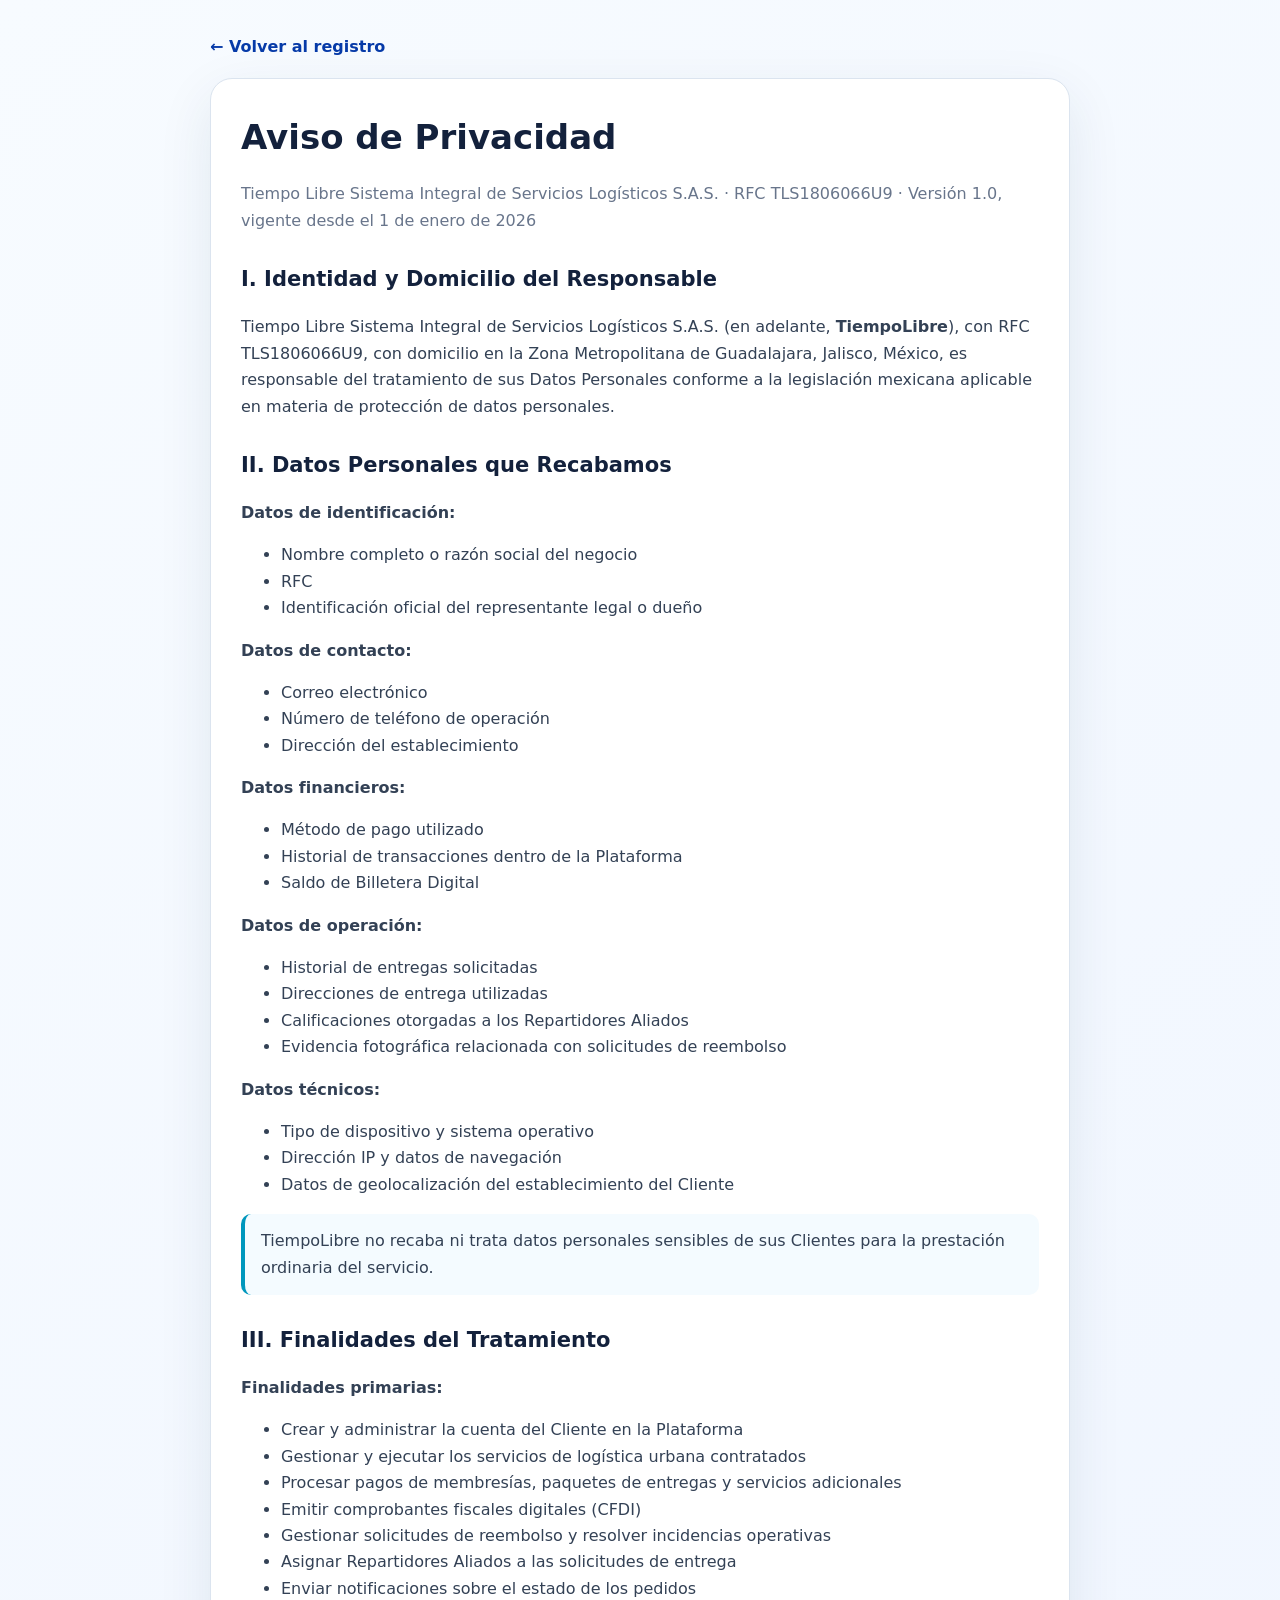
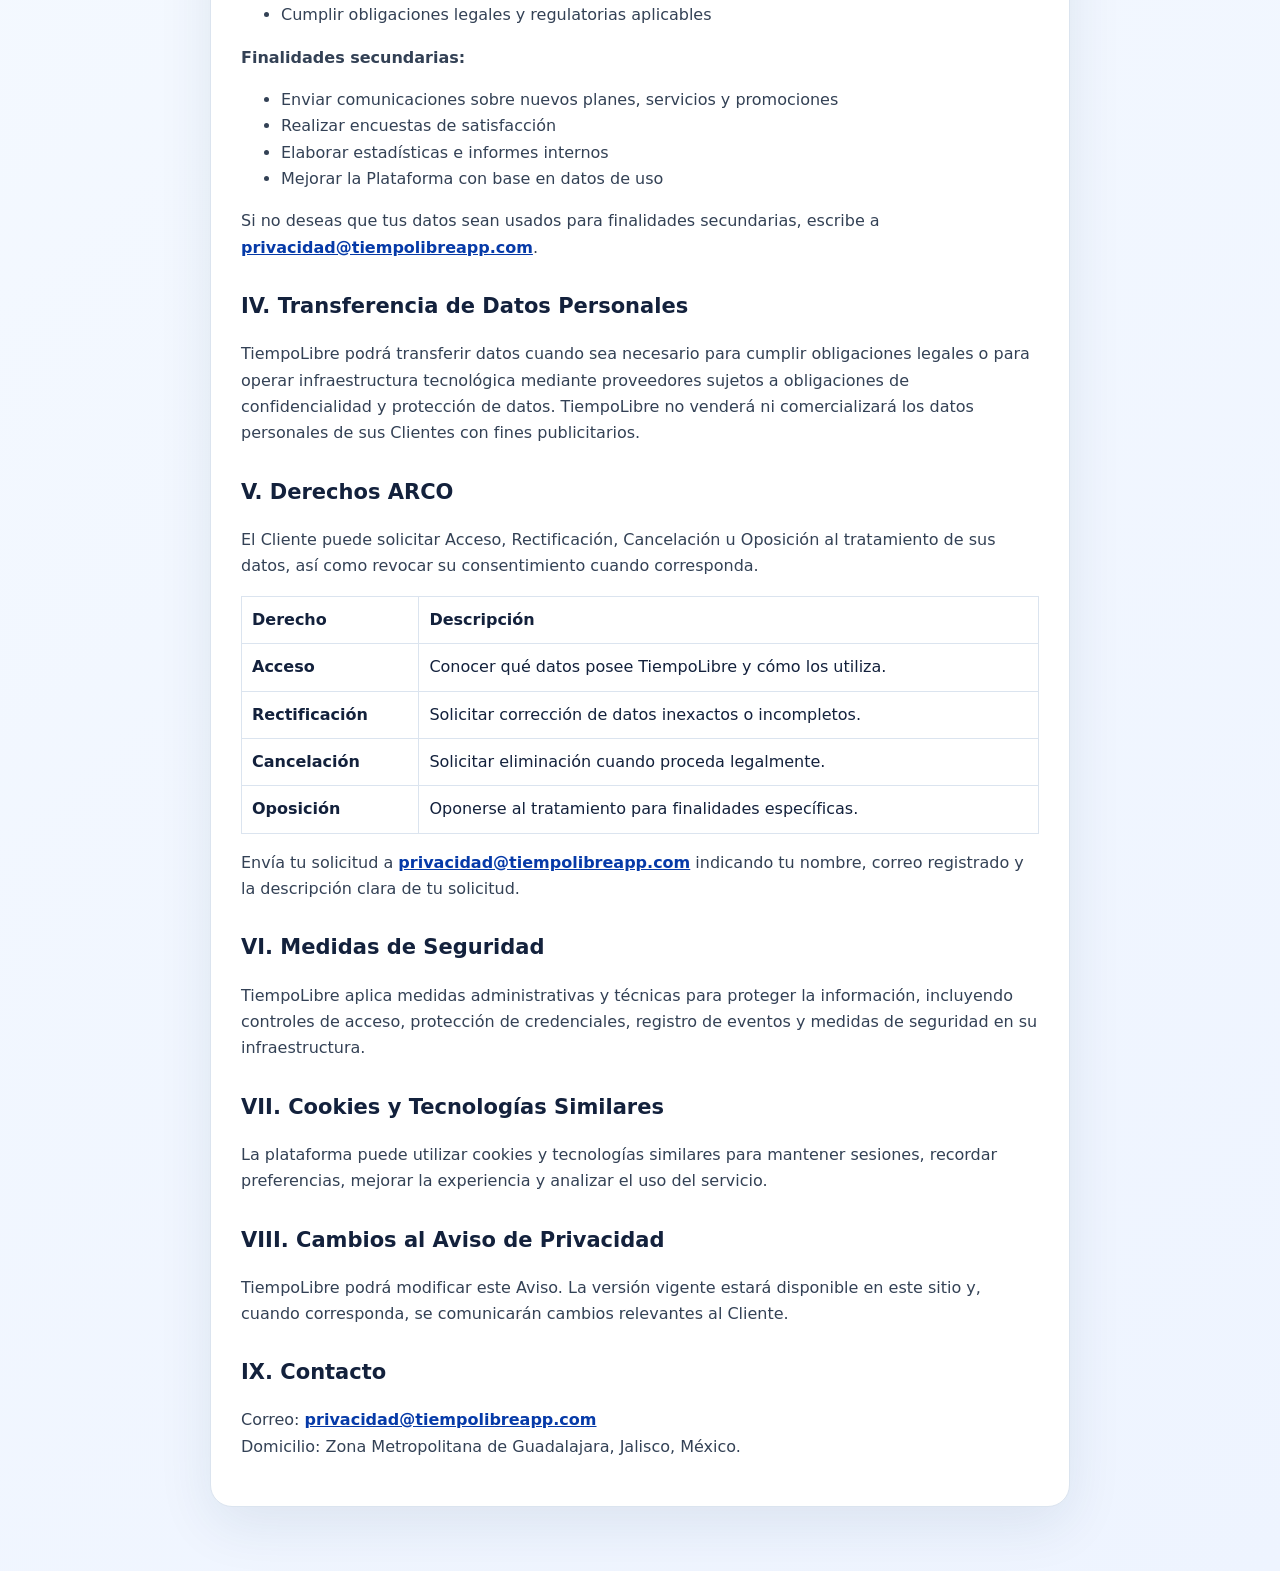
==== privacidad.html @ 9d22c1d4 "feat(legal): publish standalone privacy notice" ====
<!doctype html>
<html lang="es-MX">
<head>
<meta charset="utf-8"/>
<meta name="viewport" content="width=device-width,initial-scale=1"/>
<title>Aviso de Privacidad | TiempoLibre</title>
<link rel="icon" href="favicon_32.png"/>
<style>
:root{--b:#0097bd;--b2:#063aa8;--i:#13213c;--m:#68758b;--l:#dbe4ef}
*{box-sizing:border-box}body{margin:0;font-family:Inter,system-ui,-apple-system,Segoe UI,sans-serif;background:linear-gradient(140deg,#f7fbff,#eef4ff);color:var(--i);line-height:1.65}
main{max-width:900px;margin:auto;padding:34px 20px 64px}.doc{background:#fff;border:1px solid var(--l);border-radius:22px;padding:30px;box-shadow:0 18px 55px #1a325717}
h1{margin:0 0 6px;font-size:34px}h2{margin-top:28px;font-size:21px}p,li{color:#334155}a{color:var(--b2);font-weight:700}.meta{color:var(--m);margin-bottom:24px}.back{display:inline-block;margin-bottom:18px;text-decoration:none}.notice{padding:14px 16px;background:#f4fbff;border-left:4px solid var(--b);border-radius:10px}table{width:100%;border-collapse:collapse;margin:14px 0}th,td{border:1px solid var(--l);padding:10px;text-align:left;vertical-align:top}
@media(max-width:640px){.doc{padding:22px}h1{font-size:28px}}
</style>
</head>
<body><main><a class="back" href="registro.html">← Volver al registro</a><article class="doc">
<h1>Aviso de Privacidad</h1>
<p class="meta">Tiempo Libre Sistema Integral de Servicios Logísticos S.A.S. · RFC TLS1806066U9 · Versión 1.0, vigente desde el 1 de enero de 2026</p>

<h2>I. Identidad y Domicilio del Responsable</h2>
<p>Tiempo Libre Sistema Integral de Servicios Logísticos S.A.S. (en adelante, <strong>TiempoLibre</strong>), con RFC TLS1806066U9, con domicilio en la Zona Metropolitana de Guadalajara, Jalisco, México, es responsable del tratamiento de sus Datos Personales conforme a la legislación mexicana aplicable en materia de protección de datos personales.</p>

<h2>II. Datos Personales que Recabamos</h2>
<p><strong>Datos de identificación:</strong></p><ul><li>Nombre completo o razón social del negocio</li><li>RFC</li><li>Identificación oficial del representante legal o dueño</li></ul>
<p><strong>Datos de contacto:</strong></p><ul><li>Correo electrónico</li><li>Número de teléfono de operación</li><li>Dirección del establecimiento</li></ul>
<p><strong>Datos financieros:</strong></p><ul><li>Método de pago utilizado</li><li>Historial de transacciones dentro de la Plataforma</li><li>Saldo de Billetera Digital</li></ul>
<p><strong>Datos de operación:</strong></p><ul><li>Historial de entregas solicitadas</li><li>Direcciones de entrega utilizadas</li><li>Calificaciones otorgadas a los Repartidores Aliados</li><li>Evidencia fotográfica relacionada con solicitudes de reembolso</li></ul>
<p><strong>Datos técnicos:</strong></p><ul><li>Tipo de dispositivo y sistema operativo</li><li>Dirección IP y datos de navegación</li><li>Datos de geolocalización del establecimiento del Cliente</li></ul>
<p class="notice">TiempoLibre no recaba ni trata datos personales sensibles de sus Clientes para la prestación ordinaria del servicio.</p>

<h2>III. Finalidades del Tratamiento</h2>
<p><strong>Finalidades primarias:</strong></p><ul><li>Crear y administrar la cuenta del Cliente en la Plataforma</li><li>Gestionar y ejecutar los servicios de logística urbana contratados</li><li>Procesar pagos de membresías, paquetes de entregas y servicios adicionales</li><li>Emitir comprobantes fiscales digitales (CFDI)</li><li>Gestionar solicitudes de reembolso y resolver incidencias operativas</li><li>Asignar Repartidores Aliados a las solicitudes de entrega</li><li>Enviar notificaciones sobre el estado de los pedidos</li><li>Cumplir obligaciones legales y regulatorias aplicables</li></ul>
<p><strong>Finalidades secundarias:</strong></p><ul><li>Enviar comunicaciones sobre nuevos planes, servicios y promociones</li><li>Realizar encuestas de satisfacción</li><li>Elaborar estadísticas e informes internos</li><li>Mejorar la Plataforma con base en datos de uso</li></ul>
<p>Si no deseas que tus datos sean usados para finalidades secundarias, escribe a <a href="mailto:privacidad@tiempolibreapp.com">privacidad@tiempolibreapp.com</a>.</p>

<h2>IV. Transferencia de Datos Personales</h2>
<p>TiempoLibre podrá transferir datos cuando sea necesario para cumplir obligaciones legales o para operar infraestructura tecnológica mediante proveedores sujetos a obligaciones de confidencialidad y protección de datos. TiempoLibre no venderá ni comercializará los datos personales de sus Clientes con fines publicitarios.</p>

<h2>V. Derechos ARCO</h2>
<p>El Cliente puede solicitar Acceso, Rectificación, Cancelación u Oposición al tratamiento de sus datos, así como revocar su consentimiento cuando corresponda.</p>
<table><thead><tr><th>Derecho</th><th>Descripción</th></tr></thead><tbody><tr><td><strong>Acceso</strong></td><td>Conocer qué datos posee TiempoLibre y cómo los utiliza.</td></tr><tr><td><strong>Rectificación</strong></td><td>Solicitar corrección de datos inexactos o incompletos.</td></tr><tr><td><strong>Cancelación</strong></td><td>Solicitar eliminación cuando proceda legalmente.</td></tr><tr><td><strong>Oposición</strong></td><td>Oponerse al tratamiento para finalidades específicas.</td></tr></tbody></table>
<p>Envía tu solicitud a <a href="mailto:privacidad@tiempolibreapp.com">privacidad@tiempolibreapp.com</a> indicando tu nombre, correo registrado y la descripción clara de tu solicitud.</p>

<h2>VI. Medidas de Seguridad</h2>
<p>TiempoLibre aplica medidas administrativas y técnicas para proteger la información, incluyendo controles de acceso, protección de credenciales, registro de eventos y medidas de seguridad en su infraestructura.</p>

<h2>VII. Cookies y Tecnologías Similares</h2>
<p>La plataforma puede utilizar cookies y tecnologías similares para mantener sesiones, recordar preferencias, mejorar la experiencia y analizar el uso del servicio.</p>

<h2>VIII. Cambios al Aviso de Privacidad</h2>
<p>TiempoLibre podrá modificar este Aviso. La versión vigente estará disponible en este sitio y, cuando corresponda, se comunicarán cambios relevantes al Cliente.</p>

<h2>IX. Contacto</h2>
<p>Correo: <a href="mailto:privacidad@tiempolibreapp.com">privacidad@tiempolibreapp.com</a><br/>Domicilio: Zona Metropolitana de Guadalajara, Jalisco, México.</p>
</article></main></body></html>
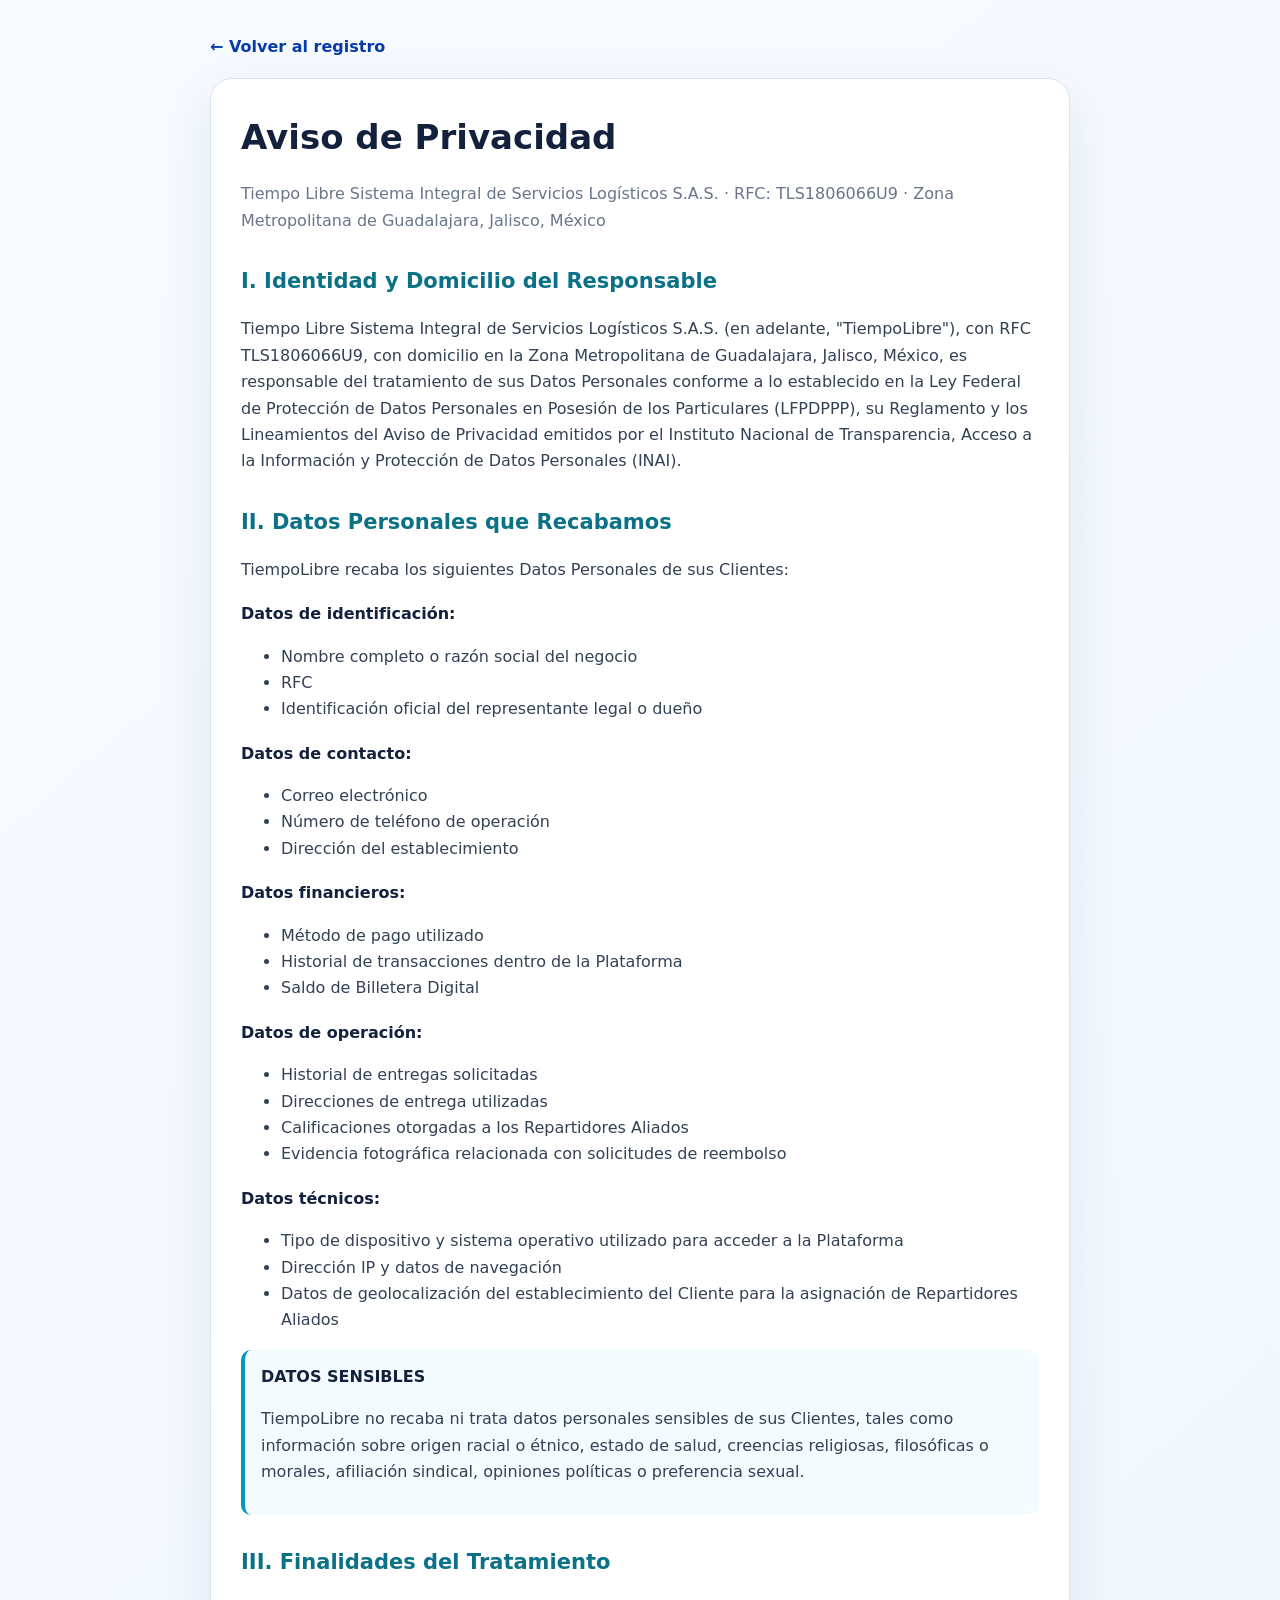
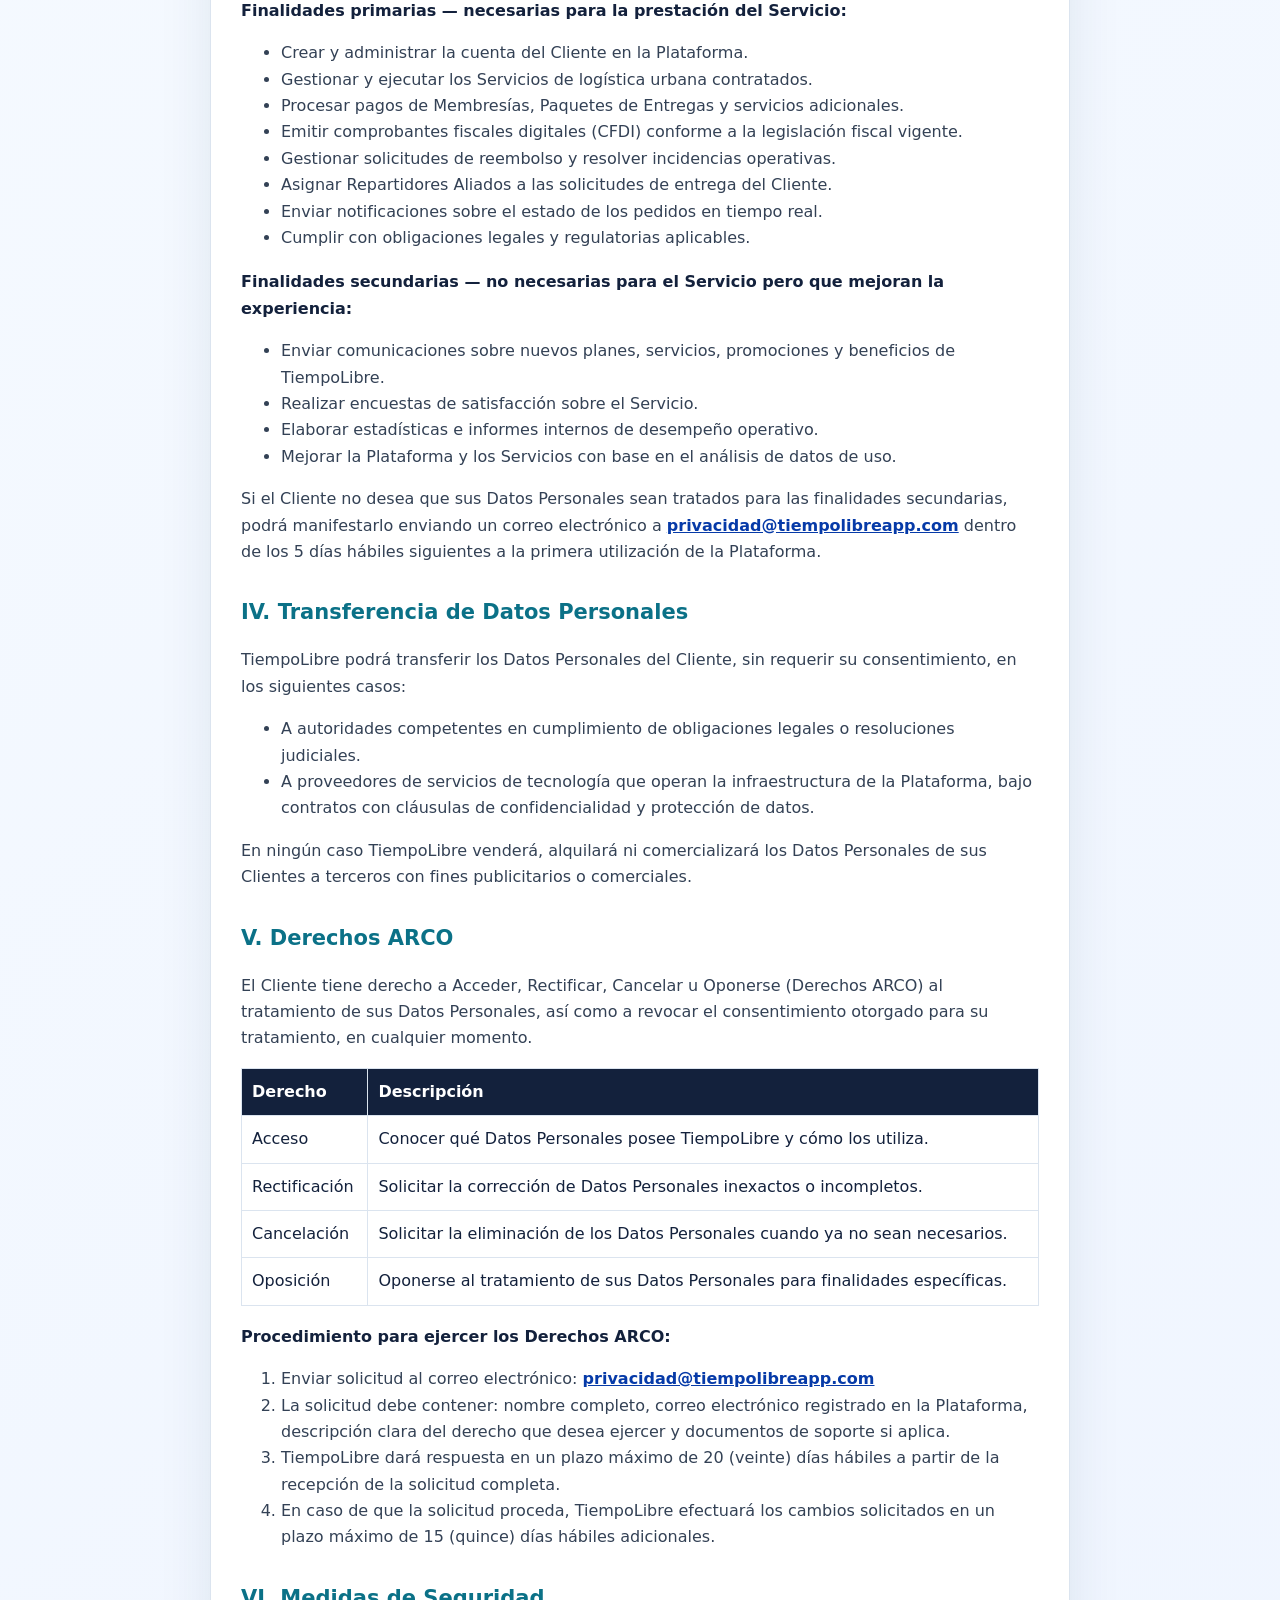
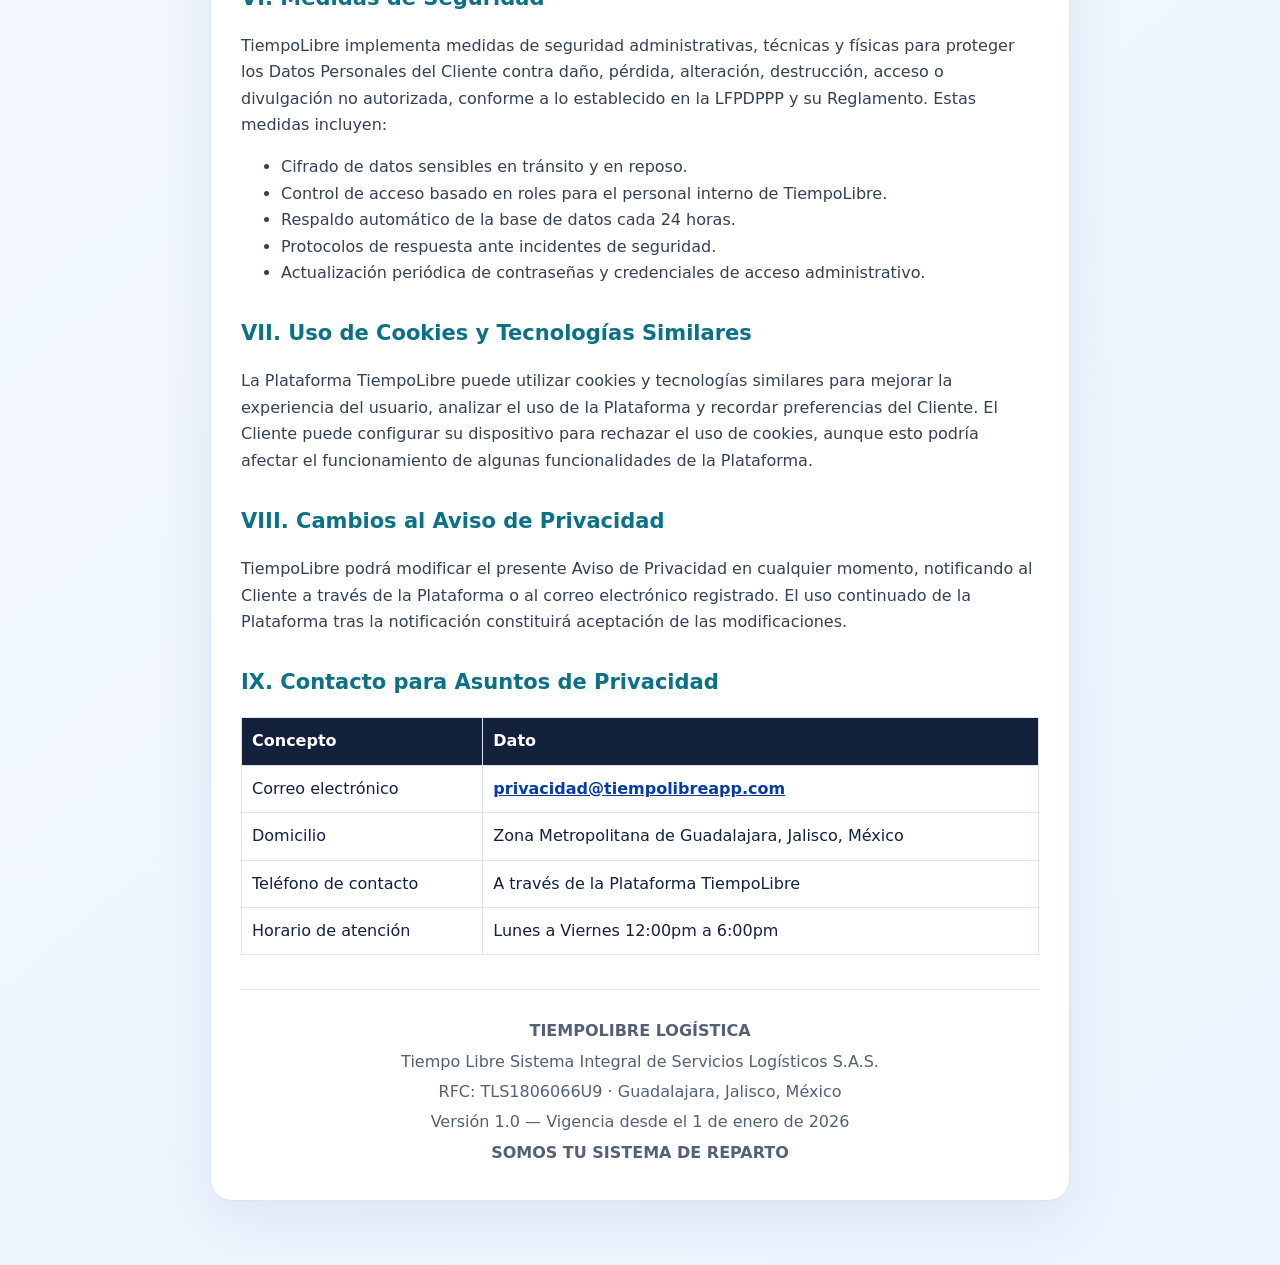
==== commit bb82df4e: "fix: replace registration privacy notice with full version" ====
--- a/privacidad.html
+++ b/privacidad.html
@@ -7,49 +7,166 @@
 <link rel="icon" href="favicon_32.png"/>
 <style>
 :root{--b:#0097bd;--b2:#063aa8;--i:#13213c;--m:#68758b;--l:#dbe4ef}
-*{box-sizing:border-box}body{margin:0;font-family:Inter,system-ui,-apple-system,Segoe UI,sans-serif;background:linear-gradient(140deg,#f7fbff,#eef4ff);color:var(--i);line-height:1.65}
-main{max-width:900px;margin:auto;padding:34px 20px 64px}.doc{background:#fff;border:1px solid var(--l);border-radius:22px;padding:30px;box-shadow:0 18px 55px #1a325717}
-h1{margin:0 0 6px;font-size:34px}h2{margin-top:28px;font-size:21px}p,li{color:#334155}a{color:var(--b2);font-weight:700}.meta{color:var(--m);margin-bottom:24px}.back{display:inline-block;margin-bottom:18px;text-decoration:none}.notice{padding:14px 16px;background:#f4fbff;border-left:4px solid var(--b);border-radius:10px}table{width:100%;border-collapse:collapse;margin:14px 0}th,td{border:1px solid var(--l);padding:10px;text-align:left;vertical-align:top}
-@media(max-width:640px){.doc{padding:22px}h1{font-size:28px}}
+*{box-sizing:border-box}
+body{margin:0;font-family:Inter,system-ui,-apple-system,Segoe UI,sans-serif;background:linear-gradient(140deg,#f7fbff,#eef4ff);color:var(--i);line-height:1.65}
+main{max-width:900px;margin:auto;padding:34px 20px 64px}
+.doc{background:#fff;border:1px solid var(--l);border-radius:22px;padding:30px;box-shadow:0 18px 55px #1a325717}
+h1{margin:0 0 6px;font-size:34px}
+h2{margin-top:30px;font-size:21px;color:#0b7187}
+h3{margin:18px 0 8px;font-size:16px}
+p,li{color:#334155}
+a{color:var(--b2);font-weight:700}
+.meta{color:var(--m);margin-bottom:24px}
+.back{display:inline-block;margin-bottom:18px;text-decoration:none}
+.notice{padding:14px 16px;background:#f4fbff;border-left:4px solid var(--b);border-radius:10px}
+table{width:100%;border-collapse:collapse;margin:14px 0}
+th,td{border:1px solid var(--l);padding:10px;text-align:left;vertical-align:top}
+th{background:#13213c;color:#fff}
+.footer{text-align:center;border-top:1px solid var(--l);margin-top:34px;padding-top:24px}
+.footer p{margin:4px 0;color:#536176}
+@media(max-width:640px){.doc{padding:22px}h1{font-size:28px}table{font-size:14px}}
 </style>
 </head>
-<body><main><a class="back" href="registro.html">← Volver al registro</a><article class="doc">
+<body>
+<main>
+<a class="back" href="registro.html">← Volver al registro</a>
+<article class="doc">
 <h1>Aviso de Privacidad</h1>
-<p class="meta">Tiempo Libre Sistema Integral de Servicios Logísticos S.A.S. · RFC TLS1806066U9 · Versión 1.0, vigente desde el 1 de enero de 2026</p>
+<p class="meta">Tiempo Libre Sistema Integral de Servicios Logísticos S.A.S. · RFC: TLS1806066U9 · Zona Metropolitana de Guadalajara, Jalisco, México</p>
 
 <h2>I. Identidad y Domicilio del Responsable</h2>
-<p>Tiempo Libre Sistema Integral de Servicios Logísticos S.A.S. (en adelante, <strong>TiempoLibre</strong>), con RFC TLS1806066U9, con domicilio en la Zona Metropolitana de Guadalajara, Jalisco, México, es responsable del tratamiento de sus Datos Personales conforme a la legislación mexicana aplicable en materia de protección de datos personales.</p>
+<p>Tiempo Libre Sistema Integral de Servicios Logísticos S.A.S. (en adelante, "TiempoLibre"), con RFC TLS1806066U9, con domicilio en la Zona Metropolitana de Guadalajara, Jalisco, México, es responsable del tratamiento de sus Datos Personales conforme a lo establecido en la Ley Federal de Protección de Datos Personales en Posesión de los Particulares (LFPDPPP), su Reglamento y los Lineamientos del Aviso de Privacidad emitidos por el Instituto Nacional de Transparencia, Acceso a la Información y Protección de Datos Personales (INAI).</p>
 
 <h2>II. Datos Personales que Recabamos</h2>
-<p><strong>Datos de identificación:</strong></p><ul><li>Nombre completo o razón social del negocio</li><li>RFC</li><li>Identificación oficial del representante legal o dueño</li></ul>
-<p><strong>Datos de contacto:</strong></p><ul><li>Correo electrónico</li><li>Número de teléfono de operación</li><li>Dirección del establecimiento</li></ul>
-<p><strong>Datos financieros:</strong></p><ul><li>Método de pago utilizado</li><li>Historial de transacciones dentro de la Plataforma</li><li>Saldo de Billetera Digital</li></ul>
-<p><strong>Datos de operación:</strong></p><ul><li>Historial de entregas solicitadas</li><li>Direcciones de entrega utilizadas</li><li>Calificaciones otorgadas a los Repartidores Aliados</li><li>Evidencia fotográfica relacionada con solicitudes de reembolso</li></ul>
-<p><strong>Datos técnicos:</strong></p><ul><li>Tipo de dispositivo y sistema operativo</li><li>Dirección IP y datos de navegación</li><li>Datos de geolocalización del establecimiento del Cliente</li></ul>
-<p class="notice">TiempoLibre no recaba ni trata datos personales sensibles de sus Clientes para la prestación ordinaria del servicio.</p>
+<p>TiempoLibre recaba los siguientes Datos Personales de sus Clientes:</p>
+
+<h3>Datos de identificación:</h3>
+<ul>
+<li>Nombre completo o razón social del negocio</li>
+<li>RFC</li>
+<li>Identificación oficial del representante legal o dueño</li>
+</ul>
+
+<h3>Datos de contacto:</h3>
+<ul>
+<li>Correo electrónico</li>
+<li>Número de teléfono de operación</li>
+<li>Dirección del establecimiento</li>
+</ul>
+
+<h3>Datos financieros:</h3>
+<ul>
+<li>Método de pago utilizado</li>
+<li>Historial de transacciones dentro de la Plataforma</li>
+<li>Saldo de Billetera Digital</li>
+</ul>
+
+<h3>Datos de operación:</h3>
+<ul>
+<li>Historial de entregas solicitadas</li>
+<li>Direcciones de entrega utilizadas</li>
+<li>Calificaciones otorgadas a los Repartidores Aliados</li>
+<li>Evidencia fotográfica relacionada con solicitudes de reembolso</li>
+</ul>
+
+<h3>Datos técnicos:</h3>
+<ul>
+<li>Tipo de dispositivo y sistema operativo utilizado para acceder a la Plataforma</li>
+<li>Dirección IP y datos de navegación</li>
+<li>Datos de geolocalización del establecimiento del Cliente para la asignación de Repartidores Aliados</li>
+</ul>
+
+<div class="notice">
+<strong>DATOS SENSIBLES</strong>
+<p>TiempoLibre no recaba ni trata datos personales sensibles de sus Clientes, tales como información sobre origen racial o étnico, estado de salud, creencias religiosas, filosóficas o morales, afiliación sindical, opiniones políticas o preferencia sexual.</p>
+</div>
 
 <h2>III. Finalidades del Tratamiento</h2>
-<p><strong>Finalidades primarias:</strong></p><ul><li>Crear y administrar la cuenta del Cliente en la Plataforma</li><li>Gestionar y ejecutar los servicios de logística urbana contratados</li><li>Procesar pagos de membresías, paquetes de entregas y servicios adicionales</li><li>Emitir comprobantes fiscales digitales (CFDI)</li><li>Gestionar solicitudes de reembolso y resolver incidencias operativas</li><li>Asignar Repartidores Aliados a las solicitudes de entrega</li><li>Enviar notificaciones sobre el estado de los pedidos</li><li>Cumplir obligaciones legales y regulatorias aplicables</li></ul>
-<p><strong>Finalidades secundarias:</strong></p><ul><li>Enviar comunicaciones sobre nuevos planes, servicios y promociones</li><li>Realizar encuestas de satisfacción</li><li>Elaborar estadísticas e informes internos</li><li>Mejorar la Plataforma con base en datos de uso</li></ul>
-<p>Si no deseas que tus datos sean usados para finalidades secundarias, escribe a <a href="mailto:privacidad@tiempolibreapp.com">privacidad@tiempolibreapp.com</a>.</p>
+<h3>Finalidades primarias — necesarias para la prestación del Servicio:</h3>
+<ul>
+<li>Crear y administrar la cuenta del Cliente en la Plataforma.</li>
+<li>Gestionar y ejecutar los Servicios de logística urbana contratados.</li>
+<li>Procesar pagos de Membresías, Paquetes de Entregas y servicios adicionales.</li>
+<li>Emitir comprobantes fiscales digitales (CFDI) conforme a la legislación fiscal vigente.</li>
+<li>Gestionar solicitudes de reembolso y resolver incidencias operativas.</li>
+<li>Asignar Repartidores Aliados a las solicitudes de entrega del Cliente.</li>
+<li>Enviar notificaciones sobre el estado de los pedidos en tiempo real.</li>
+<li>Cumplir con obligaciones legales y regulatorias aplicables.</li>
+</ul>
+
+<h3>Finalidades secundarias — no necesarias para el Servicio pero que mejoran la experiencia:</h3>
+<ul>
+<li>Enviar comunicaciones sobre nuevos planes, servicios, promociones y beneficios de TiempoLibre.</li>
+<li>Realizar encuestas de satisfacción sobre el Servicio.</li>
+<li>Elaborar estadísticas e informes internos de desempeño operativo.</li>
+<li>Mejorar la Plataforma y los Servicios con base en el análisis de datos de uso.</li>
+</ul>
+<p>Si el Cliente no desea que sus Datos Personales sean tratados para las finalidades secundarias, podrá manifestarlo enviando un correo electrónico a <a href="mailto:privacidad@tiempolibreapp.com">privacidad@tiempolibreapp.com</a> dentro de los 5 días hábiles siguientes a la primera utilización de la Plataforma.</p>
 
 <h2>IV. Transferencia de Datos Personales</h2>
-<p>TiempoLibre podrá transferir datos cuando sea necesario para cumplir obligaciones legales o para operar infraestructura tecnológica mediante proveedores sujetos a obligaciones de confidencialidad y protección de datos. TiempoLibre no venderá ni comercializará los datos personales de sus Clientes con fines publicitarios.</p>
+<p>TiempoLibre podrá transferir los Datos Personales del Cliente, sin requerir su consentimiento, en los siguientes casos:</p>
+<ul>
+<li>A autoridades competentes en cumplimiento de obligaciones legales o resoluciones judiciales.</li>
+<li>A proveedores de servicios de tecnología que operan la infraestructura de la Plataforma, bajo contratos con cláusulas de confidencialidad y protección de datos.</li>
+</ul>
+<p>En ningún caso TiempoLibre venderá, alquilará ni comercializará los Datos Personales de sus Clientes a terceros con fines publicitarios o comerciales.</p>
 
 <h2>V. Derechos ARCO</h2>
-<p>El Cliente puede solicitar Acceso, Rectificación, Cancelación u Oposición al tratamiento de sus datos, así como revocar su consentimiento cuando corresponda.</p>
-<table><thead><tr><th>Derecho</th><th>Descripción</th></tr></thead><tbody><tr><td><strong>Acceso</strong></td><td>Conocer qué datos posee TiempoLibre y cómo los utiliza.</td></tr><tr><td><strong>Rectificación</strong></td><td>Solicitar corrección de datos inexactos o incompletos.</td></tr><tr><td><strong>Cancelación</strong></td><td>Solicitar eliminación cuando proceda legalmente.</td></tr><tr><td><strong>Oposición</strong></td><td>Oponerse al tratamiento para finalidades específicas.</td></tr></tbody></table>
-<p>Envía tu solicitud a <a href="mailto:privacidad@tiempolibreapp.com">privacidad@tiempolibreapp.com</a> indicando tu nombre, correo registrado y la descripción clara de tu solicitud.</p>
+<p>El Cliente tiene derecho a Acceder, Rectificar, Cancelar u Oponerse (Derechos ARCO) al tratamiento de sus Datos Personales, así como a revocar el consentimiento otorgado para su tratamiento, en cualquier momento.</p>
+
+<table>
+<thead><tr><th>Derecho</th><th>Descripción</th></tr></thead>
+<tbody>
+<tr><td>Acceso</td><td>Conocer qué Datos Personales posee TiempoLibre y cómo los utiliza.</td></tr>
+<tr><td>Rectificación</td><td>Solicitar la corrección de Datos Personales inexactos o incompletos.</td></tr>
+<tr><td>Cancelación</td><td>Solicitar la eliminación de los Datos Personales cuando ya no sean necesarios.</td></tr>
+<tr><td>Oposición</td><td>Oponerse al tratamiento de sus Datos Personales para finalidades específicas.</td></tr>
+</tbody>
+</table>
+
+<h3>Procedimiento para ejercer los Derechos ARCO:</h3>
+<ol>
+<li>Enviar solicitud al correo electrónico: <a href="mailto:privacidad@tiempolibreapp.com">privacidad@tiempolibreapp.com</a></li>
+<li>La solicitud debe contener: nombre completo, correo electrónico registrado en la Plataforma, descripción clara del derecho que desea ejercer y documentos de soporte si aplica.</li>
+<li>TiempoLibre dará respuesta en un plazo máximo de 20 (veinte) días hábiles a partir de la recepción de la solicitud completa.</li>
+<li>En caso de que la solicitud proceda, TiempoLibre efectuará los cambios solicitados en un plazo máximo de 15 (quince) días hábiles adicionales.</li>
+</ol>
 
 <h2>VI. Medidas de Seguridad</h2>
-<p>TiempoLibre aplica medidas administrativas y técnicas para proteger la información, incluyendo controles de acceso, protección de credenciales, registro de eventos y medidas de seguridad en su infraestructura.</p>
+<p>TiempoLibre implementa medidas de seguridad administrativas, técnicas y físicas para proteger los Datos Personales del Cliente contra daño, pérdida, alteración, destrucción, acceso o divulgación no autorizada, conforme a lo establecido en la LFPDPPP y su Reglamento. Estas medidas incluyen:</p>
+<ul>
+<li>Cifrado de datos sensibles en tránsito y en reposo.</li>
+<li>Control de acceso basado en roles para el personal interno de TiempoLibre.</li>
+<li>Respaldo automático de la base de datos cada 24 horas.</li>
+<li>Protocolos de respuesta ante incidentes de seguridad.</li>
+<li>Actualización periódica de contraseñas y credenciales de acceso administrativo.</li>
+</ul>
 
-<h2>VII. Cookies y Tecnologías Similares</h2>
-<p>La plataforma puede utilizar cookies y tecnologías similares para mantener sesiones, recordar preferencias, mejorar la experiencia y analizar el uso del servicio.</p>
+<h2>VII. Uso de Cookies y Tecnologías Similares</h2>
+<p>La Plataforma TiempoLibre puede utilizar cookies y tecnologías similares para mejorar la experiencia del usuario, analizar el uso de la Plataforma y recordar preferencias del Cliente. El Cliente puede configurar su dispositivo para rechazar el uso de cookies, aunque esto podría afectar el funcionamiento de algunas funcionalidades de la Plataforma.</p>
 
 <h2>VIII. Cambios al Aviso de Privacidad</h2>
-<p>TiempoLibre podrá modificar este Aviso. La versión vigente estará disponible en este sitio y, cuando corresponda, se comunicarán cambios relevantes al Cliente.</p>
+<p>TiempoLibre podrá modificar el presente Aviso de Privacidad en cualquier momento, notificando al Cliente a través de la Plataforma o al correo electrónico registrado. El uso continuado de la Plataforma tras la notificación constituirá aceptación de las modificaciones.</p>
 
-<h2>IX. Contacto</h2>
-<p>Correo: <a href="mailto:privacidad@tiempolibreapp.com">privacidad@tiempolibreapp.com</a><br/>Domicilio: Zona Metropolitana de Guadalajara, Jalisco, México.</p>
-</article></main></body></html>+<h2>IX. Contacto para Asuntos de Privacidad</h2>
+<table>
+<thead><tr><th>Concepto</th><th>Dato</th></tr></thead>
+<tbody>
+<tr><td>Correo electrónico</td><td><a href="mailto:privacidad@tiempolibreapp.com">privacidad@tiempolibreapp.com</a></td></tr>
+<tr><td>Domicilio</td><td>Zona Metropolitana de Guadalajara, Jalisco, México</td></tr>
+<tr><td>Teléfono de contacto</td><td>A través de la Plataforma TiempoLibre</td></tr>
+<tr><td>Horario de atención</td><td>Lunes a Viernes 12:00pm a 6:00pm</td></tr>
+</tbody>
+</table>
+
+<div class="footer">
+<p><strong>TIEMPOLIBRE LOGÍSTICA</strong></p>
+<p>Tiempo Libre Sistema Integral de Servicios Logísticos S.A.S.</p>
+<p>RFC: TLS1806066U9 · Guadalajara, Jalisco, México</p>
+<p>Versión 1.0 — Vigencia desde el 1 de enero de 2026</p>
+<p><strong>SOMOS TU SISTEMA DE REPARTO</strong></p>
+</div>
+</article>
+</main>
+</body>
+</html>
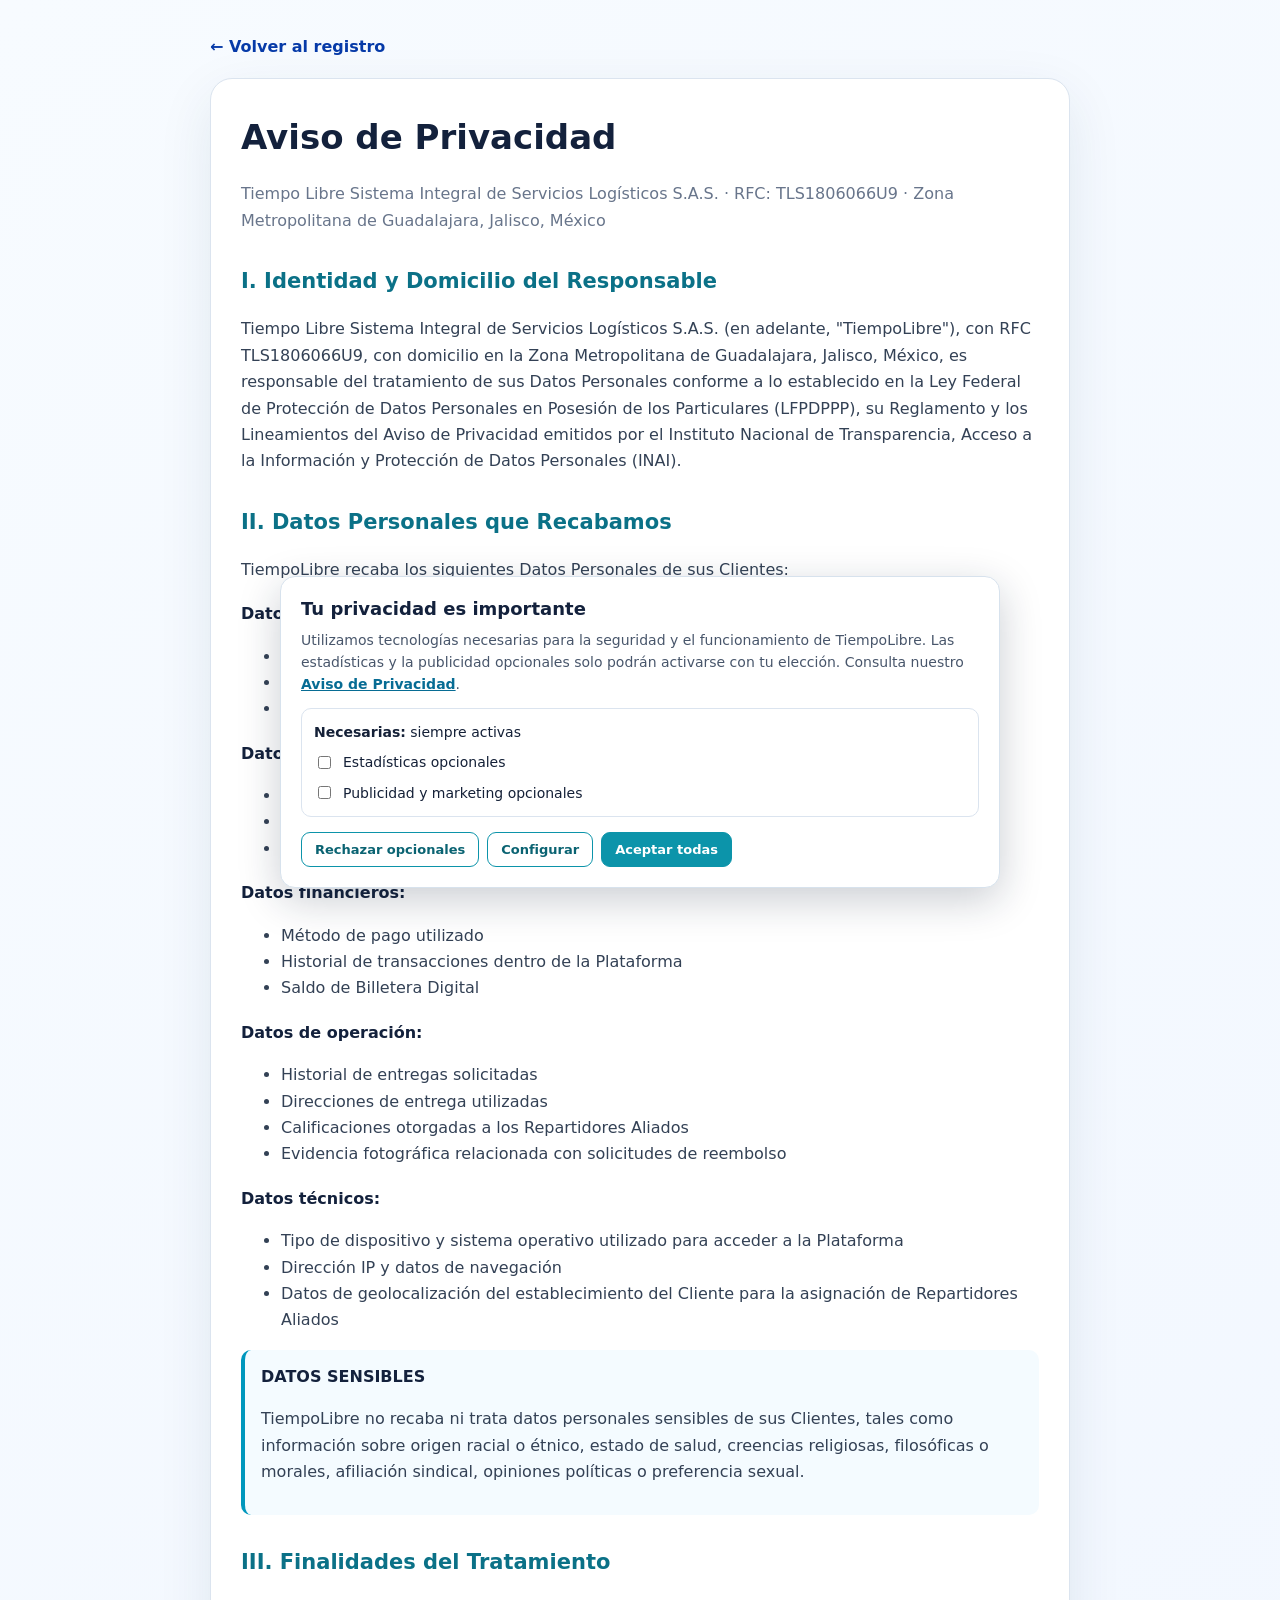
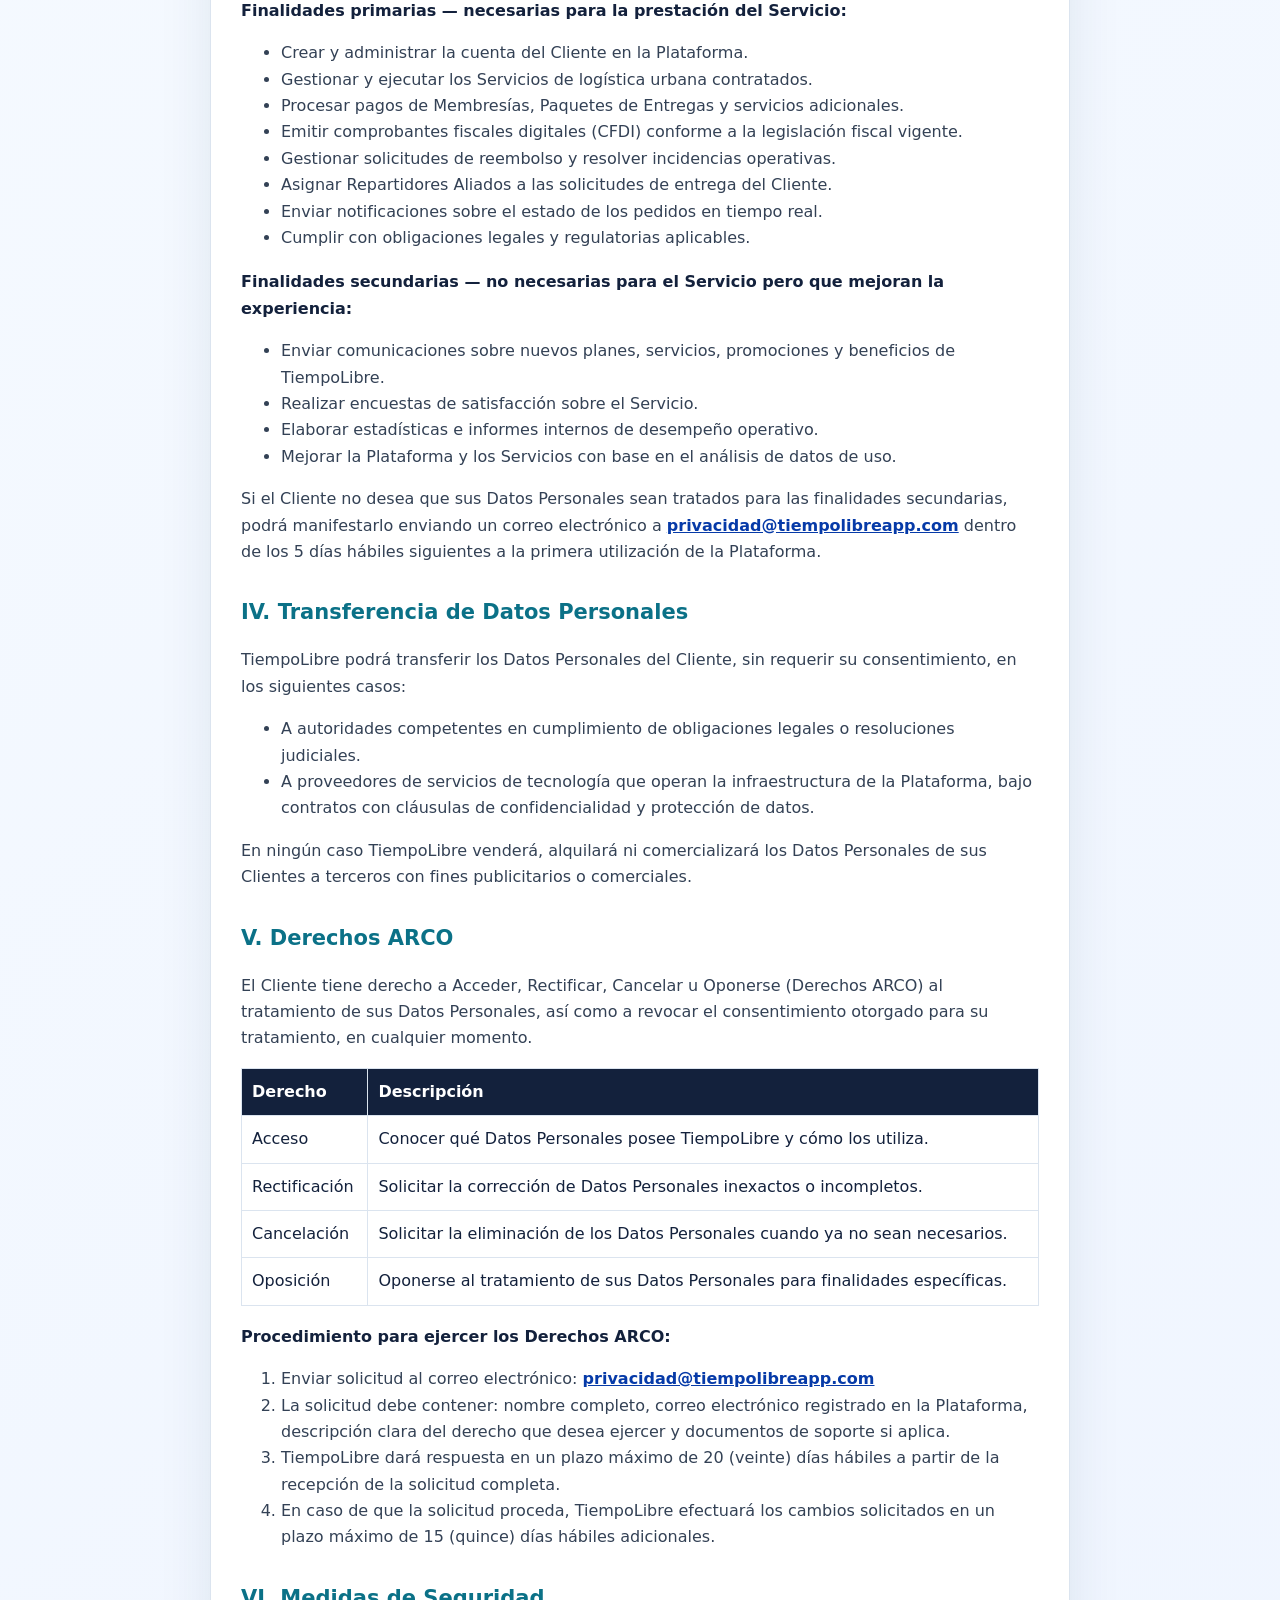
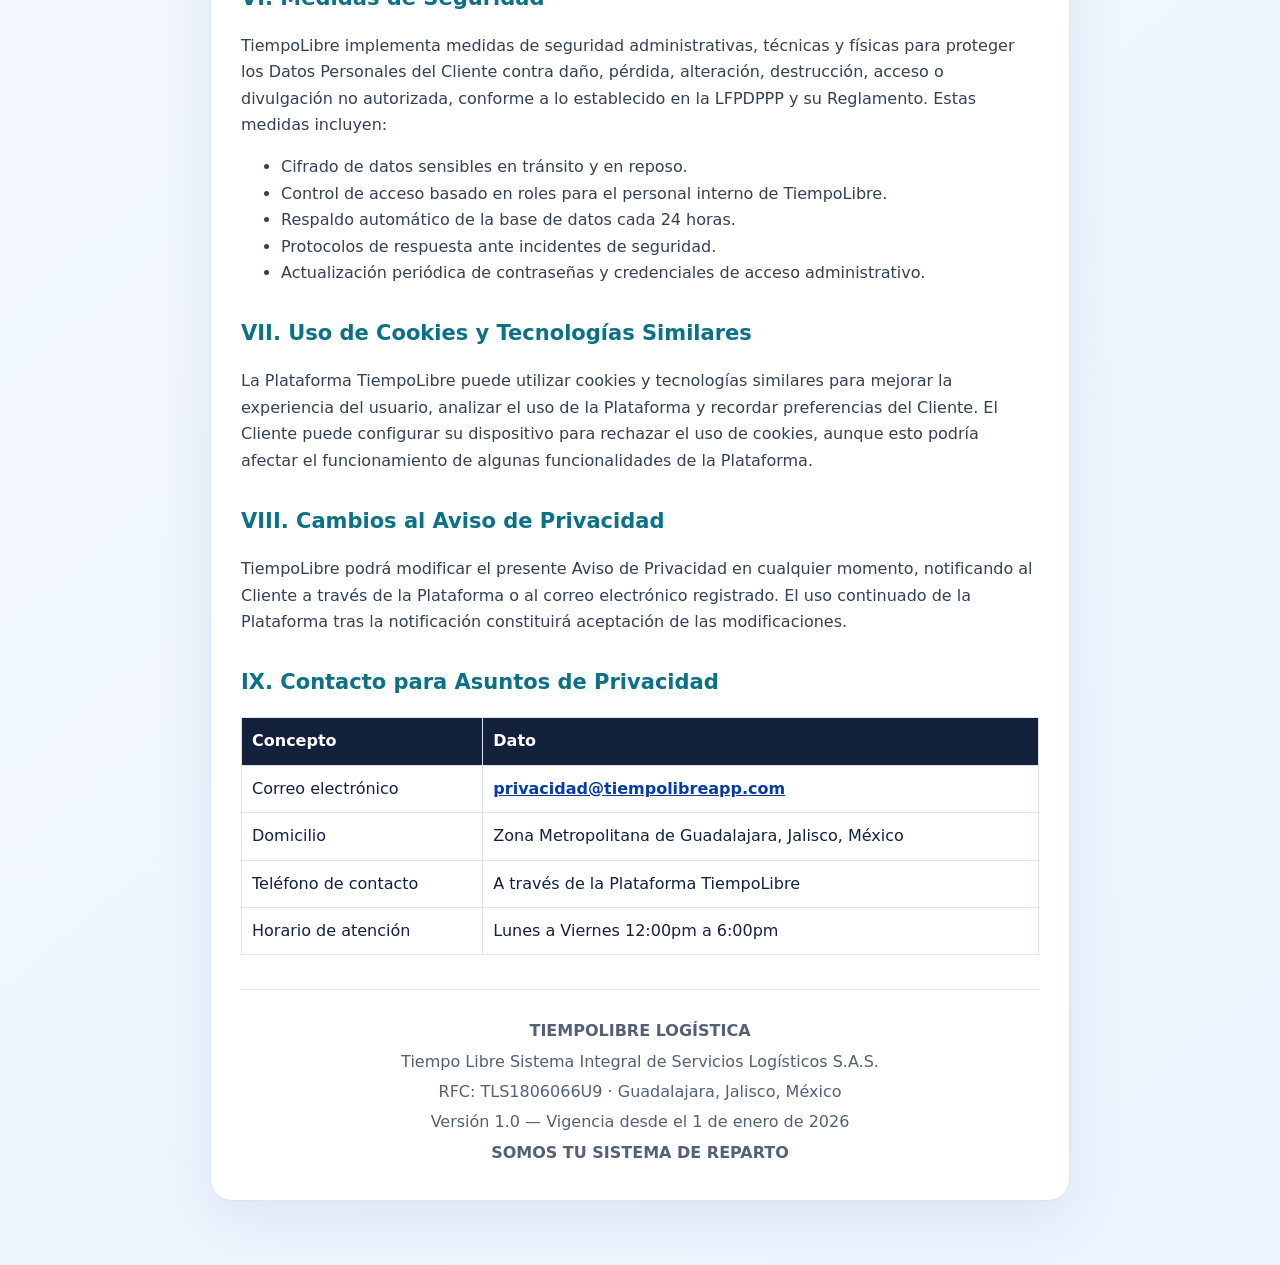
==== commit 9cf2e255: "feat(privacy): show cookie choices on privacidad.html" ====
--- a/privacidad.html
+++ b/privacidad.html
@@ -168,5 +168,6 @@
 </div>
 </article>
 </main>
+<script defer src="cookies.js"></script>
 </body>
 </html>
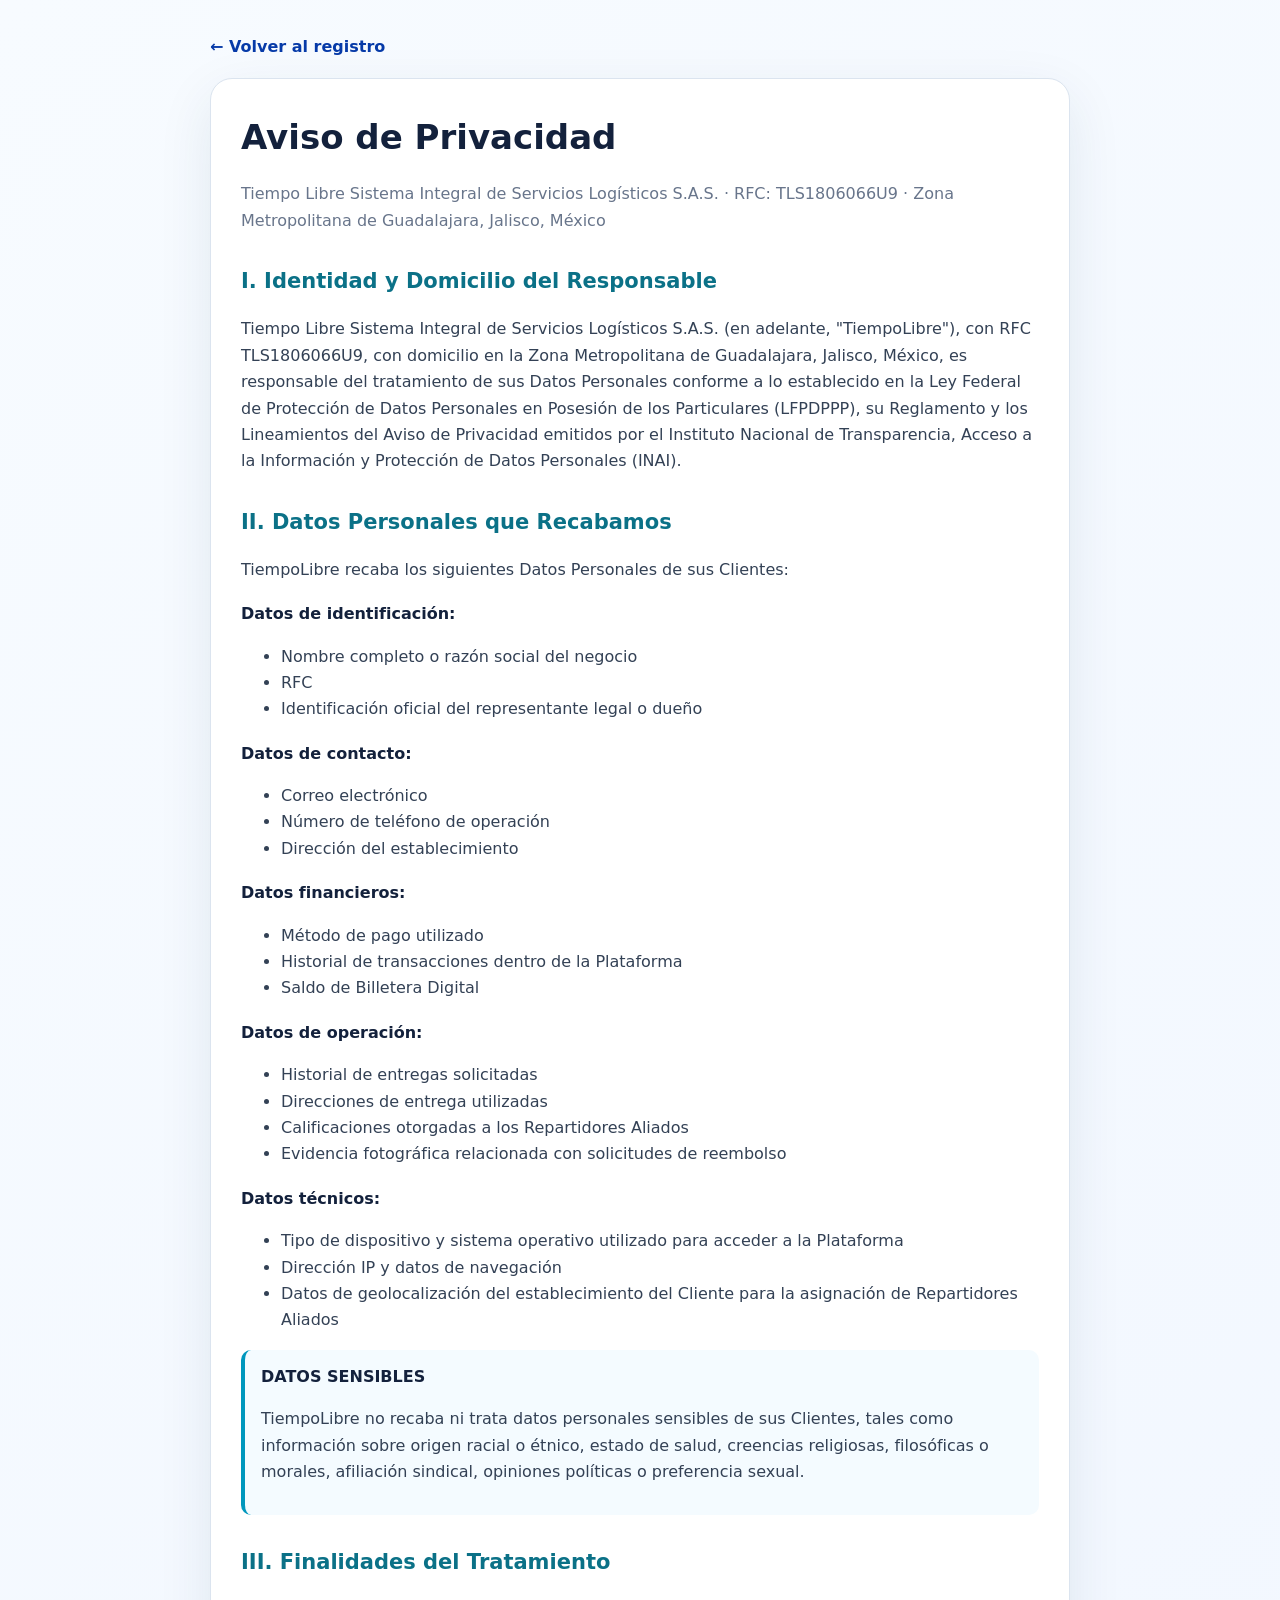
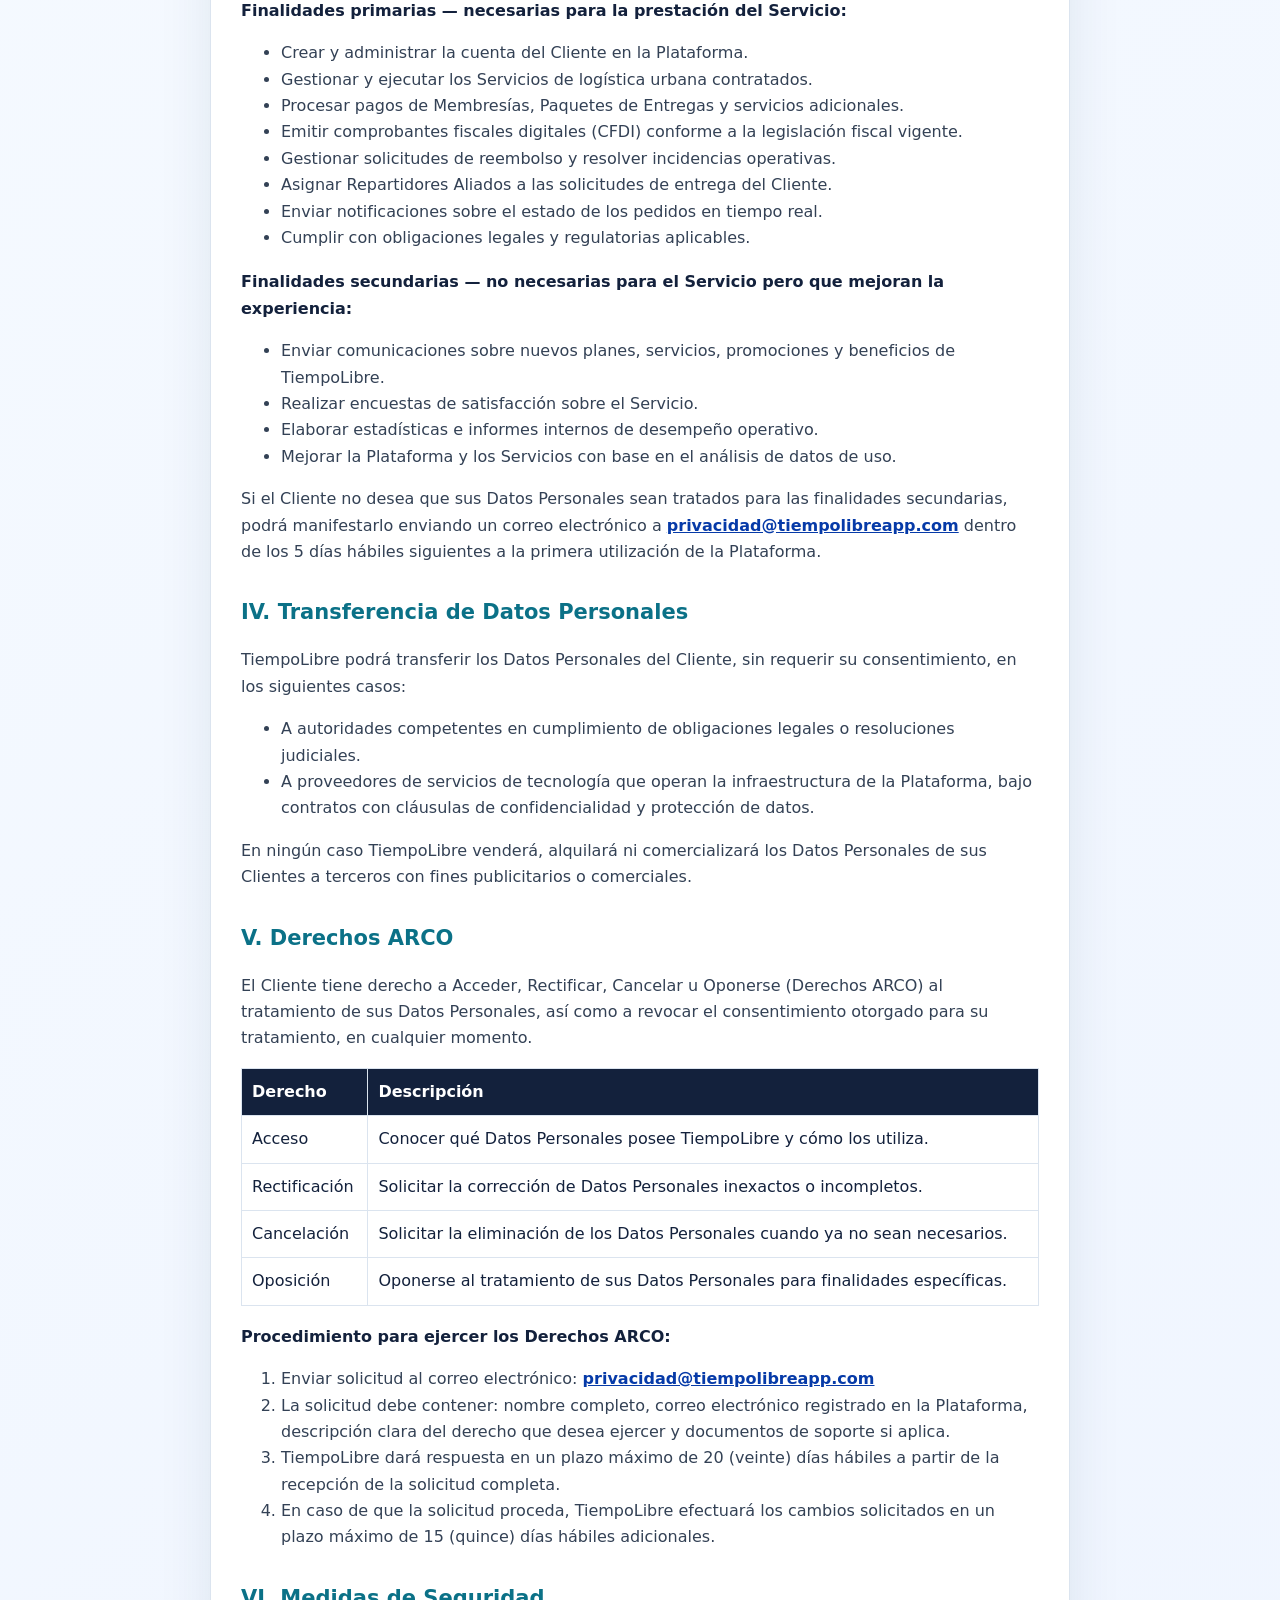
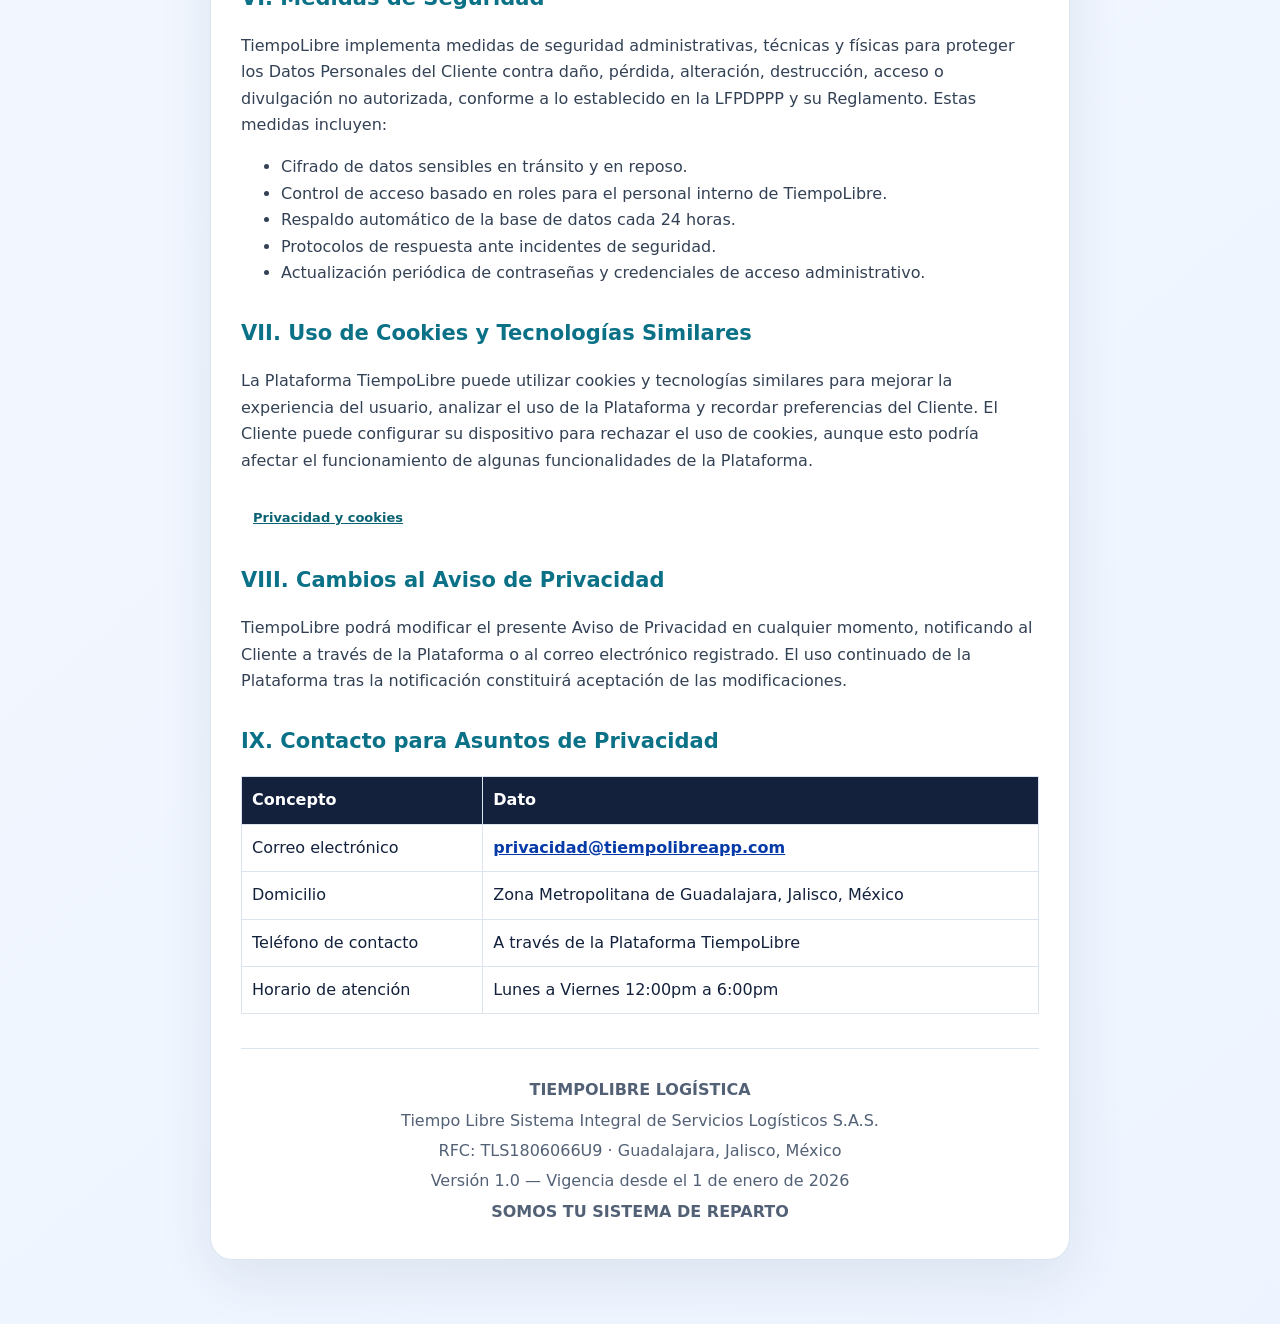
==== commit 13c989c7: "fix(privacy): keep cookie settings available only on explicit request in privacy notice" ====
--- a/privacidad.html
+++ b/privacidad.html
@@ -145,6 +145,8 @@
 <h2>VII. Uso de Cookies y Tecnologías Similares</h2>
 <p>La Plataforma TiempoLibre puede utilizar cookies y tecnologías similares para mejorar la experiencia del usuario, analizar el uso de la Plataforma y recordar preferencias del Cliente. El Cliente puede configurar su dispositivo para rechazar el uso de cookies, aunque esto podría afectar el funcionamiento de algunas funcionalidades de la Plataforma.</p>
 
+<div id="preferencias-cookies" data-tl-cookie-host></div>
+
 <h2>VIII. Cambios al Aviso de Privacidad</h2>
 <p>TiempoLibre podrá modificar el presente Aviso de Privacidad en cualquier momento, notificando al Cliente a través de la Plataforma o al correo electrónico registrado. El uso continuado de la Plataforma tras la notificación constituirá aceptación de las modificaciones.</p>
 
@@ -168,6 +170,6 @@
 </div>
 </article>
 </main>
-<script defer src="cookies.js"></script>
+<script defer src="cookies.js?v=2"></script>
 </body>
 </html>
